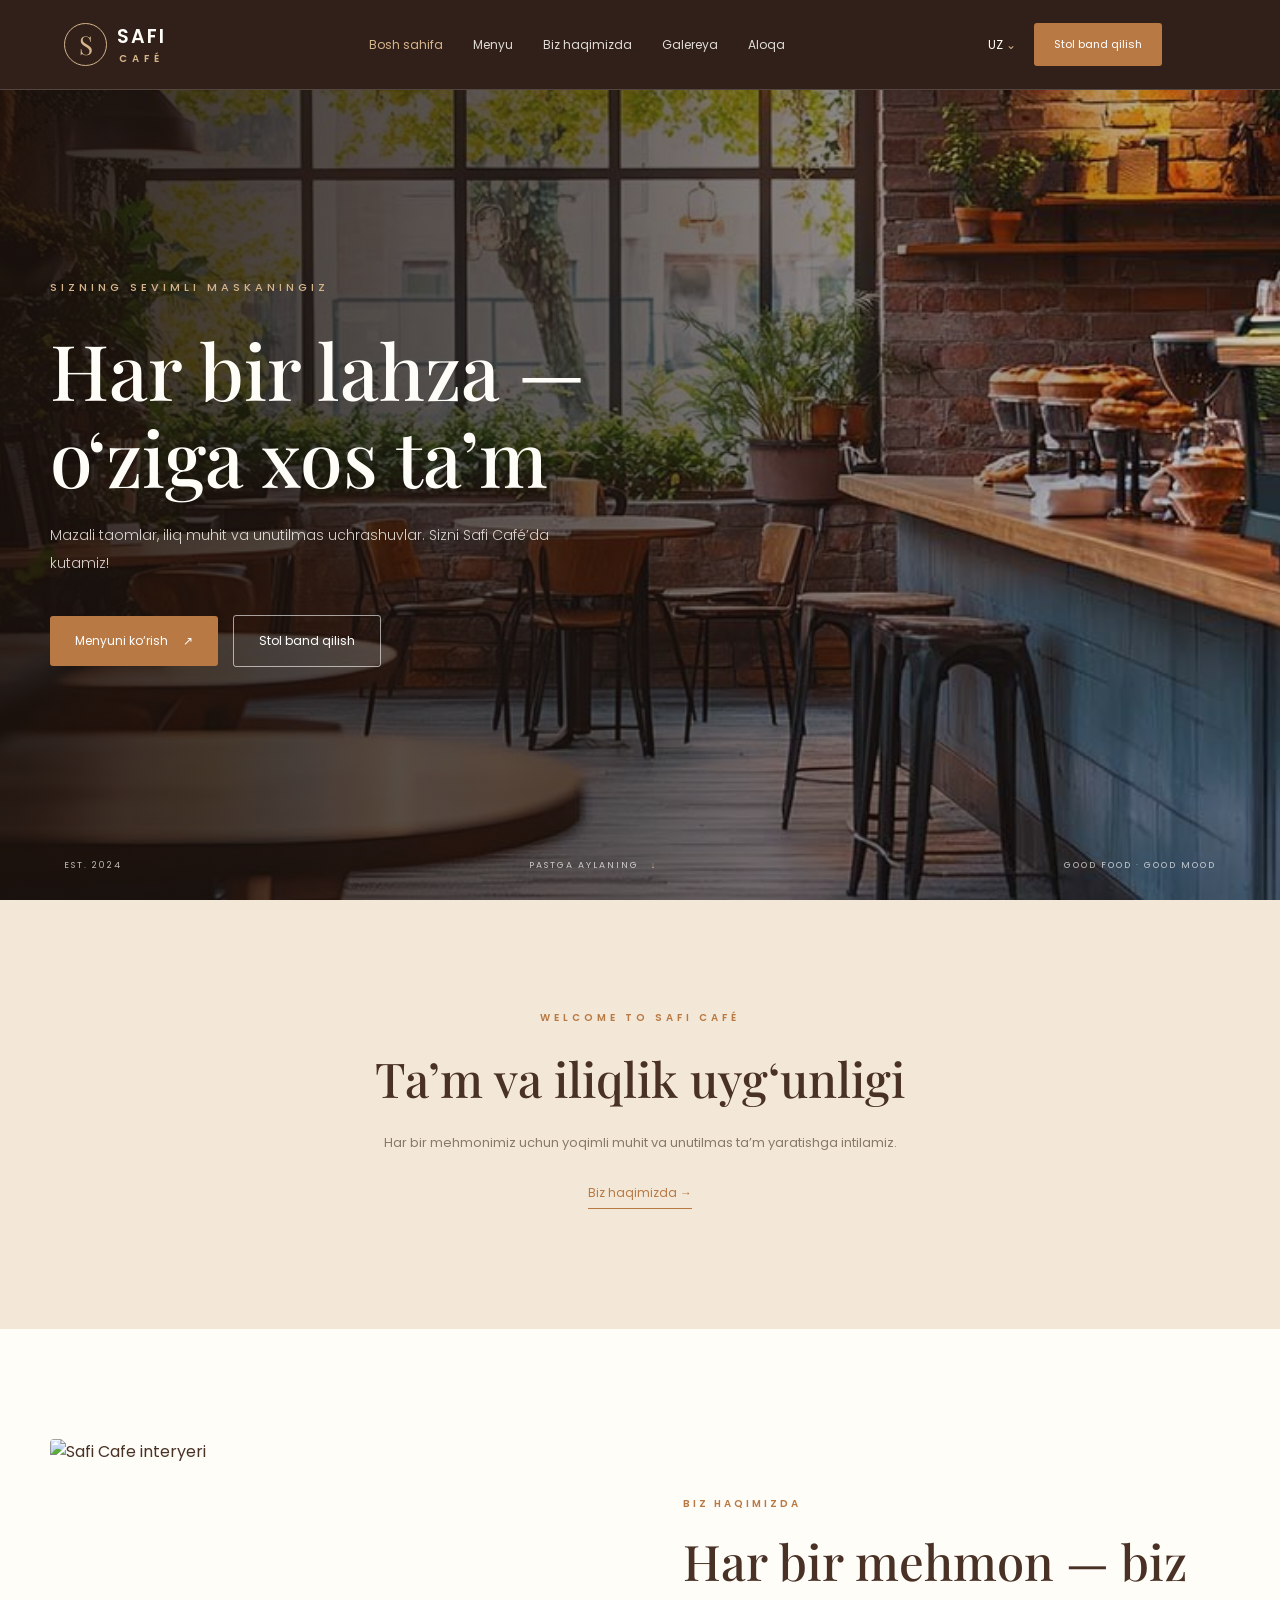
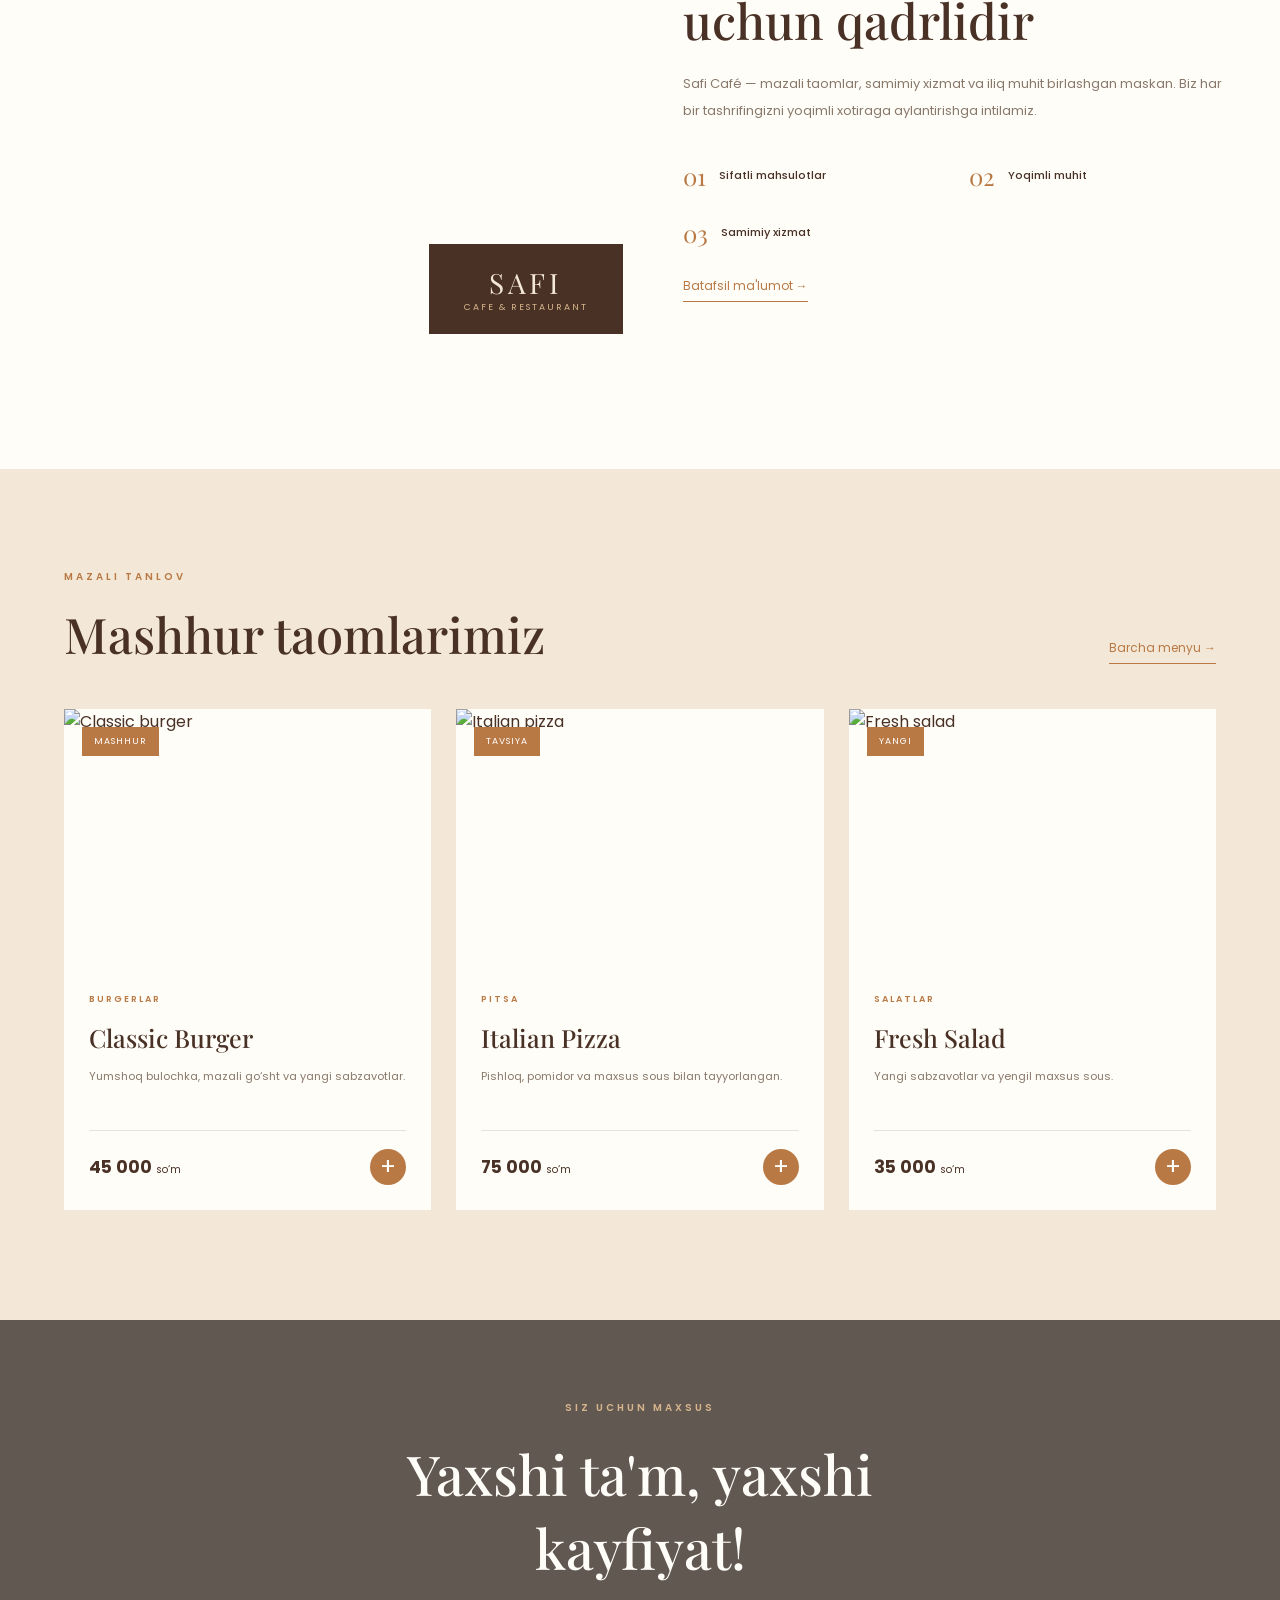
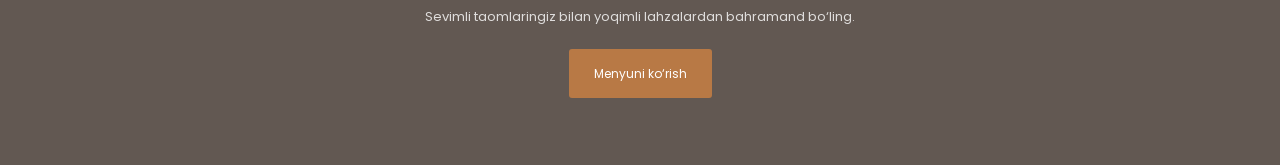
==== index.html @ 0848ba06 "saficafe" ====
<!DOCTYPE html>
<html lang="uz">
<head>
<meta charset="UTF-8">
<meta name="viewport" content="width=device-width, initial-scale=1.0">
<meta name="description" content="Safi Café — mazali taomlar, yoqimli muhit va unutilmas lahzalar.">
<title>Safi Café | Yoqimli lahzalar</title>
<link rel="preconnect" href="https://fonts.googleapis.com">
<link rel="preconnect" href="https://fonts.gstatic.com" crossorigin>
<link href="https://fonts.googleapis.com/css2?family=Playfair+Display:wght@400;500;600;700&family=Poppins:wght@300;400;500;600;700&display=swap" rel="stylesheet">
<link rel="stylesheet" href="/style.css">
<link rel="stylesheet" href="css/variables.css">
<link rel="stylesheet" href="css/reset.css">
<link rel="stylesheet" href="css/header.css">
<link rel="stylesheet" href="css/home.css">
<link rel="stylesheet" href="/responsive.css">
</head>
<body>
<header class="header">
    <div class="header-container">
        <a href="index.html" class="logo">
            <span class="logo-icon">S</span>
            <span class="logo-text">SAFI<span>CAFÉ</span></span>
        </a>
        <nav class="navigation" id="navigation">
            <a href="index.html" class="active" data-uz="Bosh sahifa" data-ru="Главная">Bosh sahifa</a>
            <a href="pages/menu.html" data-uz="Menyu" data-ru="Меню">Menyu</a>
            <a href="pages/about.html" data-uz="Biz haqimizda" data-ru="О нас">Biz haqimizda</a>
            <a href="pages/gallery.html" data-uz="Galereya" data-ru="Галерея">Galereya</a>
            <a href="pages/contact.html" data-uz="Aloqa" data-ru="Контакты">Aloqa</a>
        </nav>
        <div class="header-actions">
            <button class="language-btn" id="languageBtn">UZ <span>⌄</span></button>
            <a href="pages/booking.html" class="header-book" data-uz="Stol band qilish" data-ru="Забронировать">Stol band qilish</a>
            <button class="menu-toggle" id="menuToggle" aria-label="Menyuni ochish" aria-expanded="false" aria-controls="navigation"></button><span></span><span></span><span></span></button>
        </div>
    </div>
</header>
<main>
<section class="hero">
    <div class="hero-overlay"></div>
    <div class="hero-content">
        <span class="hero-label" data-uz="SIZNING SEVIMLI MASKANINGIZ" data-ru="ВАШЕ ЛЮБИМОЕ МЕСТО">SIZNING SEVIMLI MASKANINGIZ</span>
        <h1 data-uz="Har bir lahza — o‘ziga xos ta’m" data-ru="Каждый момент — особенный вкус">Har bir lahza — o‘ziga xos ta’m</h1>
        <p data-uz="Mazali taomlar, iliq muhit va unutilmas uchrashuvlar. Sizni Safi Café’da kutamiz!" data-ru="Вкусные блюда, тёплая атмосфера и незабываемые встречи. Ждём вас в Safi Café!">Mazali taomlar, iliq muhit va unutilmas uchrashuvlar. Sizni Safi Café’da kutamiz!</p>
        <div class="hero-buttons">
            <a href="pages/menu.html" class="btn-primary" data-uz="Menyuni ko‘rish" data-ru="Посмотреть меню">Menyuni ko‘rish <span>↗</span></a>
            <a href="pages/booking.html" class="btn-outline" data-uz="Stol band qilish" data-ru="Забронировать стол">Stol band qilish</a>
        </div>
    </div>
    <div class="hero-bottom">
        <span>EST. 2024</span>
        <span class="hero-scroll">PASTGA AYLANING <span>↓</span></span>
        <span>GOOD FOOD · GOOD MOOD</span>
    </div>
</section>
<section class="welcome">
    <div class="welcome-label">WELCOME TO SAFI CAFÉ</div>
    <h2 data-uz="Ta’m va iliqlik uyg‘unligi" data-ru="Гармония вкуса и уюта">Ta’m va iliqlik uyg‘unligi</h2>
    <p data-uz="Har bir mehmonimiz uchun yoqimli muhit va unutilmas ta’m yaratishga intilamiz." data-ru="Мы стремимся создать уютную атмосферу и незабываемый вкус для каждого гостя.">Har bir mehmonimiz uchun yoqimli muhit va unutilmas ta’m yaratishga intilamiz.</p>
    <a href="pages/about.html" class="text-link" data-uz="Biz haqimizda →" data-ru="О нас →">Biz haqimizda →</a>
</section>

<section class="about-section" id="about">
    <div class="about-image">
        <img src="https://images.unsplash.com/photo-1554118811-1e0d58224f24?auto=format&fit=crop&w=1000&q=85" alt="Safi Cafe interyeri" loading="lazy">
        <div class="about-image-label">
            <span>SAFI</span>
            <small>CAFE & RESTAURANT</small>
        </div>
    </div>
    <div class="about-content">
        <span class="section-label" data-uz="BIZ HAQIMIZDA" data-ru="О НАС">BIZ HAQIMIZDA</span>
        <h2 data-uz="Har bir mehmon — biz uchun qadrlidir" data-ru="Каждый гость для нас особенный">Har bir mehmon — biz uchun qadrlidir</h2>
        <p data-uz="Safi Café — mazali taomlar, samimiy xizmat va iliq muhit birlashgan maskan. Biz har bir tashrifingizni yoqimli xotiraga aylantirishga intilamiz." data-ru="Safi Café — место, где сочетаются вкусная еда, искренний сервис и уютная атмосфера. Мы стремимся сделать каждый ваш визит приятным воспоминанием.">Safi Café — mazali taomlar, samimiy xizmat va iliq muhit birlashgan maskan. Biz har bir tashrifingizni yoqimli xotiraga aylantirishga intilamiz.</p>
        <div class="about-features">
            <div><span>01</span><p data-uz="Sifatli mahsulotlar" data-ru="Качественные продукты">Sifatli mahsulotlar</p></div>
            <div><span>02</span><p data-uz="Yoqimli muhit" data-ru="Уютная атмосфера">Yoqimli muhit</p></div>
            <div><span>03</span><p data-uz="Samimiy xizmat" data-ru="Искренний сервис">Samimiy xizmat</p></div>
        </div>
        <a href="pages/about.html" class="text-link" data-uz="Batafsil ma'lumot →" data-ru="Подробнее →">Batafsil ma'lumot →</a>
    </div>
</section>

<section class="popular-section" id="popular">
    <div class="section-heading">
        <div>
            <span class="section-label" data-uz="MAZALI TANLOV" data-ru="ВКУСНЫЙ ВЫБОР">MAZALI TANLOV</span>
            <h2 data-uz="Mashhur taomlarimiz" data-ru="Наши популярные блюда">Mashhur taomlarimiz</h2>
        </div>
        <a href="pages/menu.html" class="text-link" data-uz="Barcha menyu →" data-ru="Все меню →">Barcha menyu →</a>
    </div>
    <div class="popular-grid">
        <article class="food-card">
            <div class="food-image">
                <img src="https://images.unsplash.com/photo-1568901346375-23c9450c58cd?auto=format&fit=crop&w=700&q=85" alt="Classic burger" loading="lazy">
                <span class="food-tag" data-uz="MASHHUR" data-ru="ПОПУЛЯРНОЕ">MASHHUR</span>
            </div>
            <div class="food-info">
                <span class="food-category" data-uz="BURGERLAR" data-ru="БУРГЕРЫ">BURGERLAR</span>
                <h3 data-uz="Classic Burger" data-ru="Классический бургер">Classic Burger</h3>
                <p data-uz="Yumshoq bulochka, mazali go‘sht va yangi sabzavotlar." data-ru="Мягкая булочка, сочная котлета и свежие овощи.">Yumshoq bulochka, mazali go‘sht va yangi sabzavotlar.</p>
                <div class="food-bottom">
                    <strong>45 000 <small>so‘m</small></strong>
                    <a href="pages/menu.html" aria-label="Menyuni ko‘rish">+</a>
                </div>
            </div>
        </article>
        <article class="food-card">
            <div class="food-image">
                <img src="https://images.unsplash.com/photo-1513104890138-7c749659a591?auto=format&fit=crop&w=700&q=85" alt="Italian pizza" loading="lazy">
                <span class="food-tag" data-uz="TAVSIYA" data-ru="РЕКОМЕНДУЕМ">TAVSIYA</span>
            </div>
            <div class="food-info">
                <span class="food-category" data-uz="PITSA" data-ru="ПИЦЦА">PITSA</span>
                <h3 data-uz="Italian Pizza" data-ru="Итальянская пицца">Italian Pizza</h3>
                <p data-uz="Pishloq, pomidor va maxsus sous bilan tayyorlangan." data-ru="Приготовлена с сыром, томатами и фирменным соусом.">Pishloq, pomidor va maxsus sous bilan tayyorlangan.</p>
                <div class="food-bottom">
                    <strong>75 000 <small>so‘m</small></strong>
                    <a href="pages/menu.html" aria-label="Menyuni ko‘rish">+</a>
                </div>
            </div>
        </article>
        <article class="food-card">
            <div class="food-image">
                <img src="https://images.unsplash.com/photo-1512621776951-a57141f2eefd?auto=format&fit=crop&w=700&q=85" alt="Fresh salad" loading="lazy">
                <span class="food-tag" data-uz="YANGI" data-ru="НОВИНКА">YANGI</span>
            </div>
            <div class="food-info">
                <span class="food-category" data-uz="SALATLAR" data-ru="САЛАТЫ">SALATLAR</span>
                <h3 data-uz="Fresh Salad" data-ru="Свежий салат">Fresh Salad</h3>
                <p data-uz="Yangi sabzavotlar va yengil maxsus sous." data-ru="Свежие овощи и лёгкий фирменный соус.">Yangi sabzavotlar va yengil maxsus sous.</p>
                <div class="food-bottom">
                    <strong>35 000 <small>so‘m</small></strong>
                    <a href="pages/menu.html" aria-label="Menyuni ko‘rish">+</a>
                </div>
            </div>
        </article>
    </div>
</section>

<section class="offer-section">
    <div class="offer-overlay"></div>
    <div class="offer-content">
        <span class="section-label" data-uz="SIZ UCHUN MAXSUS" data-ru="СПЕЦИАЛЬНО ДЛЯ ВАС">SIZ UCHUN MAXSUS</span>
        <h2 data-uz="Yaxshi ta'm, yaxshi kayfiyat!" data-ru="Вкусная еда — хорошее настроение!">Yaxshi ta'm, yaxshi kayfiyat!</h2>
        <p data-uz="Sevimli taomlaringiz bilan yoqimli lahzalardan bahramand bo‘ling." data-ru="Наслаждайтесь приятными моментами с любимыми блюдами.">Sevimli taomlaringiz bilan yoqimli lahzalardan bahramand bo‘ling.</p>
        <a href="pages/menu.html" class="btn-primary" data-uz="Menyuni ko‘rish" data-ru="Посмотреть меню">Menyuni ko‘rish</a>
    </div>
</section>

</main>
<script src="js/translations.js"></script>
<script src="js/main.js"></script>
</body>
</html>
---- css/variables.css ----
:root{
--brown:#493126;
--brown-dark:#302019;
--caramel:#B87945;
--cream:#F3E8D7;
--beige:#D6B58C;
--olive:#75805B;
--white:#FFFDF8;
--text:#493126;
--muted:#89796B;
--border:rgba(73,49,38,.13);
--heading:'Playfair Display',serif;
--body:'Poppins',sans-serif;
--container:1240px;
--radius:12px;
--transition:.3s ease;
}
---- css/header.css ----
.header{
    position:absolute;
    top:0;
    left:0;
    width:100%;
    z-index:100;
    padding:22px 5%;
    border-bottom:1px solid rgba(255,255,255,.17);
    background-color: var(--brown-dark);
}
.header-container{max-width:var(--container);margin:auto;display:flex;align-items:center;justify-content:space-between;gap:30px}
.logo{display:flex;align-items:center;gap:10px;color:var(--white)}
.logo-icon{width:43px;height:43px;border:1px solid var(--beige);border-radius:50%;display:flex;align-items:center;justify-content:center;font-family:var(--heading);font-size:26px;color:var(--beige)}
.logo-text{font-size:19px;font-weight:600;letter-spacing:2px}
.logo-text span{display:block;font-size:10px;letter-spacing:5px;color:var(--beige);text-align:center}
.navigation{display:flex;align-items:center;gap:30px}
.navigation a{font-size:12px;color:rgba(255,253,248,.85);transition:var(--transition)}
.navigation a:hover,.navigation a.active{color:var(--beige)}
.header-actions{display:flex;align-items:center;gap:18px}
.language-btn{background:none;border:0;color:var(--white);font-size:12px}
.language-btn span{color:var(--beige)}
.header-book{background:var(--caramel);color:white;padding:13px 20px;font-size:11px;border-radius:3px;transition:var(--transition)}
.header-book:hover{background:var(--beige);color:var(--brown)}
.menu-toggle{display:none;background:none;border:0;width:28px;flex-direction:column;gap:6px}
.menu-toggle span{height:2px;width:100%;background:white}
---- css/home.css ----
.hero{
    height:100vh;
    min-height:650px;
    position:relative;
    display:flex;
    align-items:center;
    background:url('../assets/safimain.jpg') center/cover no-repeat;
    background-color:var(--brown-dark);
    color:var(--white);
    background-size: cover;
}

.hero-overlay{
    position:absolute;
    inset:0;
    background:linear-gradient(90deg,rgba(25,16,11,.88) 0%,rgba(25,16,11,.65) 48%,rgba(25,16,11,.18) 100%)
}

.hero-content{
    position:relative;
    z-index:2;
    width:100%;
    max-width:var(--container);
    margin:auto;
    padding:100px 30px 60px
}

.hero-label{
    font-size:11px;
    letter-spacing:4px;
    color:var(--beige);
    font-weight:500
}
.hero h1{
    font-family:var(--heading);
    font-size:clamp(48px,6vw,82px);
    font-weight:500;
    line-height:1.13;
    max-width:720px;
    margin:28px 0 22px
}

.hero-content p{
    max-width:510px;
    font-size:14px;
    line-height:2;
    color:rgba(255,253,248,.8);
    font-weight:300
}

.hero-buttons{
    display:flex;
    align-items:center;
    gap:15px;
    margin-top:38px;
    flex-wrap:wrap
}

.btn-primary,.btn-outline{
    padding:16px 25px;
    font-size:12px;
    transition:var(--transition);
    border-radius:3px
}

.btn-primary{
    background:var(--caramel);
    color:white
}

.btn-primary:hover{
    background:var(--beige);color:var(--brown)}
.btn-primary span{margin-left:12px}
.btn-outline{border:1px solid rgba(255,255,255,.6);color:white}
.btn-outline:hover{background:white;color:var(--brown)}
.hero-bottom{position:absolute;z-index:2;bottom:28px;left:5%;right:5%;display:flex;justify-content:space-between;color:rgba(255,255,255,.7);font-size:9px;letter-spacing:2px}
.hero-scroll span{color:var(--beige);margin-left:8px}
.welcome{text-align:center;padding:110px 20px 120px;background:var(--cream)}
.welcome-label{font-size:10px;letter-spacing:4px;color:var(--caramel);font-weight:600}
.welcome h2{font-family:var(--heading);font-size:clamp(32px,4vw,48px);font-weight:500;margin:20px 0;color:var(--brown)}
.welcome p{max-width:550px;margin:0 auto;color:var(--muted);font-size:13px;line-height:2}
.text-link{display:inline-block;margin-top:28px;color:var(--caramel);font-size:12px;border-bottom:1px solid var(--caramel);padding-bottom:6px}

/* ABOUT SECTION */
.about-section{max-width:var(--container);margin:auto;padding:110px 30px;display:grid;grid-template-columns:1fr 1fr;align-items:center;gap:85px}
.about-image{position:relative;height:520px}
.about-image img{width:100%;height:100%;object-fit:cover;border-radius:4px}
.about-image-label{position:absolute;bottom:25px;right:-25px;background:var(--brown);color:var(--cream);padding:20px 35px;display:flex;flex-direction:column;text-align:center}
.about-image-label span{font-family:var(--heading);font-size:28px;letter-spacing:4px}
.about-image-label small{font-size:9px;letter-spacing:2px;color:var(--beige)}
.section-label{display:block;font-size:10px;letter-spacing:3px;color:var(--caramel);font-weight:600}
.about-content h2,.section-heading h2{font-family:var(--heading);font-size:clamp(34px,4vw,49px);font-weight:500;line-height:1.2;color:var(--brown);margin:20px 0}
.about-content>p{font-size:13px;line-height:2.1;color:var(--muted)}
.about-features{display:grid;grid-template-columns:1fr 1fr;gap:25px;margin-top:35px}
.about-features div{display:flex;align-items:center;gap:13px}
.about-features div span{font-family:var(--heading);font-size:24px;color:var(--caramel)}
.about-features div p{font-size:11px;color:var(--brown);font-weight:500}
/* POPULAR FOOD */
.popular-section{background:var(--cream);padding:100px 5% 110px}
.section-heading{max-width:var(--container);margin:0 auto 45px;display:flex;align-items:flex-end;justify-content:space-between;gap:20px}
.section-heading h2{margin-bottom:0}
.popular-grid{max-width:var(--container);margin:auto;display:grid;grid-template-columns:repeat(3,1fr);gap:25px}
.food-card{background:var(--white);overflow:hidden;transition:var(--transition)}
.food-card:hover{transform:translateY(-7px);box-shadow:0 15px 35px rgba(73,49,38,.12)}
.food-image{height:250px;position:relative;overflow:hidden}
.food-image img{width:100%;height:100%;object-fit:cover;transition:transform .6s ease}
.food-card:hover .food-image img{transform:scale(1.06)}
.food-tag{position:absolute;top:18px;left:18px;background:var(--caramel);color:white;padding:8px 12px;font-size:9px;letter-spacing:1px}
.food-info{padding:25px}
.food-category{font-size:9px;letter-spacing:2px;color:var(--caramel);font-weight:600}
.food-info h3{font-family:var(--heading);font-size:25px;font-weight:500;margin:12px 0;color:var(--brown)}
.food-info>p{font-size:11px;color:var(--muted);line-height:1.9;min-height:42px}
.food-bottom{display:flex;justify-content:space-between;align-items:center;margin-top:22px;padding-top:18px;border-top:1px solid var(--border)}
.food-bottom strong{font-size:17px;color:var(--brown)}
.food-bottom strong small{font-size:10px;font-weight:400}
.food-bottom>a{width:36px;height:36px;background:var(--caramel);color:white;border-radius:50%;display:flex;align-items:center;justify-content:center;font-size:23px;transition:var(--transition)}
.food-bottom>a:hover{background:var(--brown);transform:rotate(90deg)}
/* SPECIAL OFFER */
.offer-section{min-height:410px;position:relative;background:url('https://images.unsplash.com/photo-1414235077428-338989a2e8c0?auto=format&fit=crop&w=1800&q=85') center/cover no-repeat;display:flex;align-items:center;justify-content:center;text-align:center;color:var(--white);padding:80px 20px}
.offer-overlay{position:absolute;inset:0;background:rgba(38,25,18,.72)}
.offer-content{position:relative;z-index:1;max-width:650px}
.offer-content .section-label{color:var(--beige)}
.offer-content h2{font-family:var(--heading);font-size:clamp(35px,5vw,55px);font-weight:500;margin:20px 0}
.offer-content p{font-size:13px;line-height:2;color:rgba(255,255,255,.8);margin-bottom:30px}
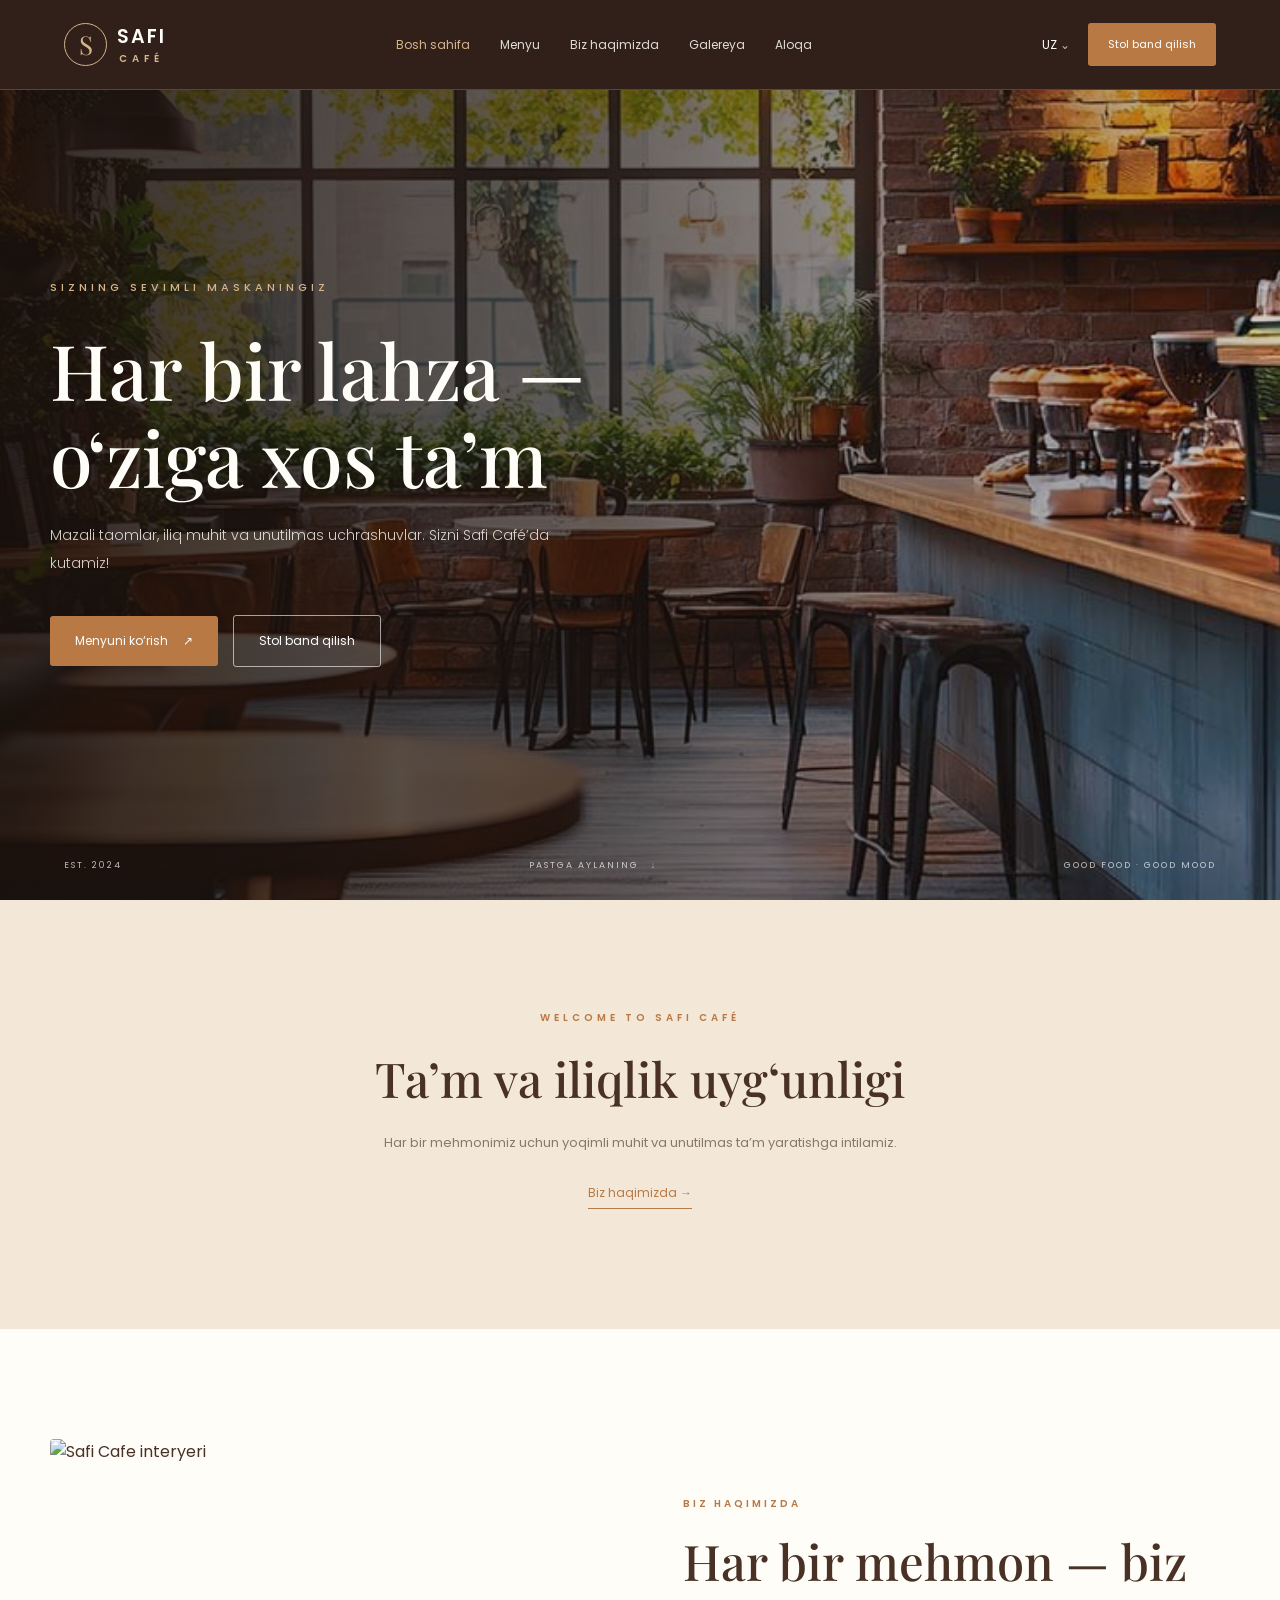
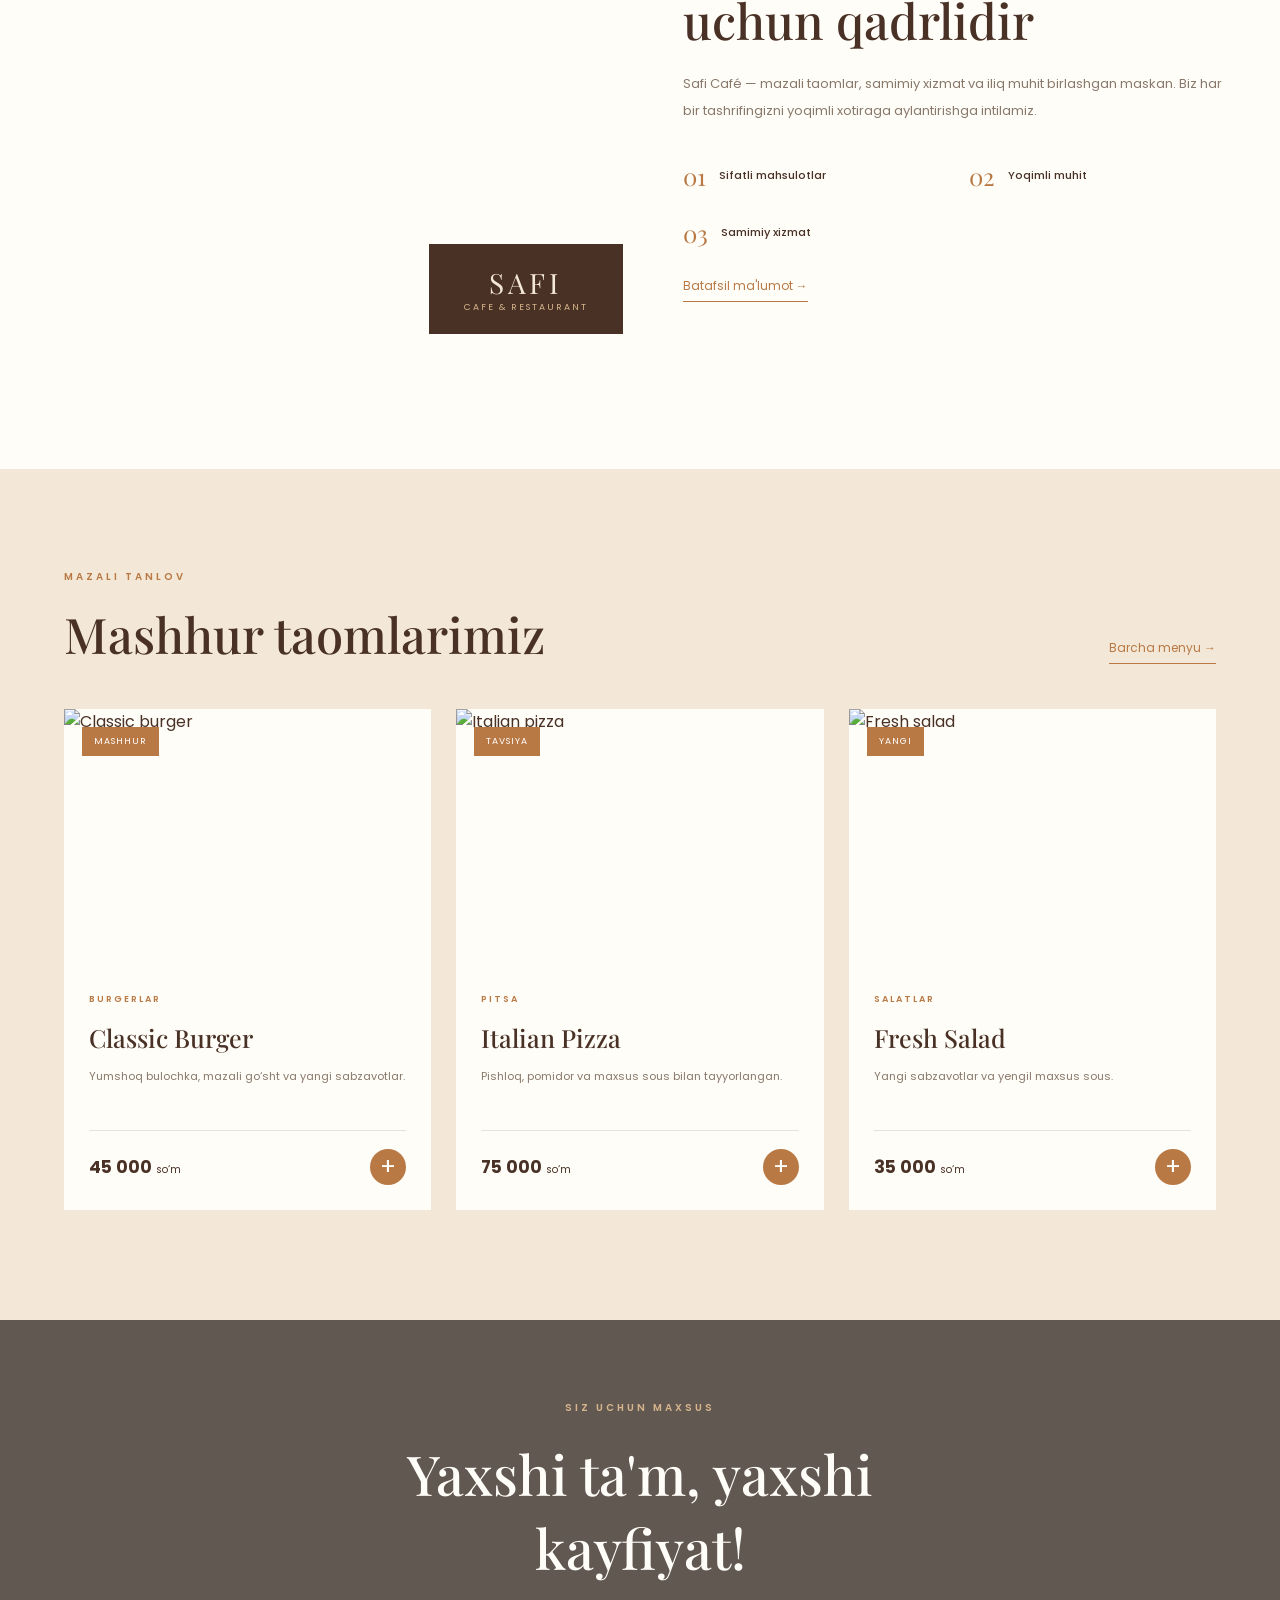
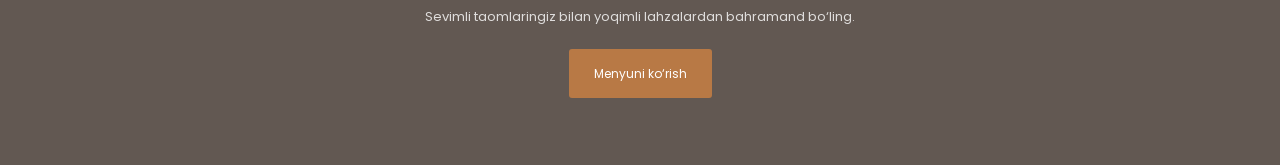
==== commit fef28a92: "saficafe" ====
--- a/index.html
+++ b/index.html
@@ -33,7 +33,9 @@
         <div class="header-actions">
             <button class="language-btn" id="languageBtn">UZ <span>⌄</span></button>
             <a href="pages/booking.html" class="header-book" data-uz="Stol band qilish" data-ru="Забронировать">Stol band qilish</a>
-            <button class="menu-toggle" id="menuToggle" aria-label="Menyuni ochish" aria-expanded="false" aria-controls="navigation"></button><span></span><span></span><span></span></button>
+      <button class="menu-toggle" id="menuToggle" aria-label="Menyuni ochish" aria-expanded="false" aria-controls="navigation">
+<span></span><span></span><span></span>
+</button>
         </div>
     </div>
 </header>
@@ -154,4 +156,4 @@
 <script src="js/translations.js"></script>
 <script src="js/main.js"></script>
 </body>
-</html>
+</html>
--- a/responsive.css
+++ b/responsive.css
@@ -0,0 +1,56 @@
+
+@media(max-width:1050px){
+.navigation{gap:16px}
+.navigation a{font-size:11px}
+.header-actions{gap:10px}
+.header-book{padding:12px 14px}
+}
+@media(max-width:768px){
+.header{padding:15px 5%}
+.header-container{gap:10px}
+.logo-icon{width:37px;height:37px;font-size:22px}
+.logo-text{font-size:16px}
+.navigation{display:none;position:absolute;top:100%;left:0;width:100%;padding:25px 6%;background:var(--brown-dark);flex-direction:column;align-items:flex-start;gap:22px}
+.navigation.open{display:flex}
+.navigation a{font-size:13px}
+.menu-toggle{display:flex}
+.header-book{display:none}
+.hero{min-height:650px;height:100svh;background-position:58% center}
+.hero-overlay{background:linear-gradient(90deg,rgba(25,16,11,.82),rgba(25,16,11,.48))}
+.hero-content{padding:100px 7% 70px}
+.hero h1{font-size:clamp(43px,10vw,62px);max-width:550px;margin:22px 0}
+.hero-content p{font-size:13px;max-width:420px}
+.hero-buttons{gap:10px;margin-top:30px}
+.btn-primary,.btn-outline{padding:14px 17px;font-size:11px}
+.hero-bottom{left:7%;right:7%;font-size:8px}
+.welcome{padding:80px 7%}
+}
+@media(max-width:380px){
+.logo{gap:6px}
+.logo-text{font-size:14px}
+.header-actions{gap:8px}
+.hero h1{font-size:42px}
+.hero-bottom span:last-child{display:none}
+}
+
+@media(max-width:900px){
+.about-section{gap:45px;padding:80px 25px}
+.about-image{height:430px}
+.popular-grid{gap:15px}
+.food-image{height:210px}
+.food-info{padding:18px}
+}
+@media(max-width:650px){
+.about-section{grid-template-columns:1fr;gap:35px;padding:70px 7%}
+.about-image{height:360px;margin-right:15px}
+.about-image-label{right:-15px;bottom:18px;padding:15px 25px}
+.about-content h2{font-size:37px}
+.about-features{gap:18px}
+.popular-section{padding:75px 7%}
+.section-heading{align-items:flex-start;flex-direction:column;margin-bottom:30px}
+.section-heading h2{font-size:36px}
+.popular-grid{grid-template-columns:1fr;gap:22px}
+.food-image{height:250px}
+.food-info{padding:23px}
+.offer-section{min-height:380px;padding:65px 7%}
+}
